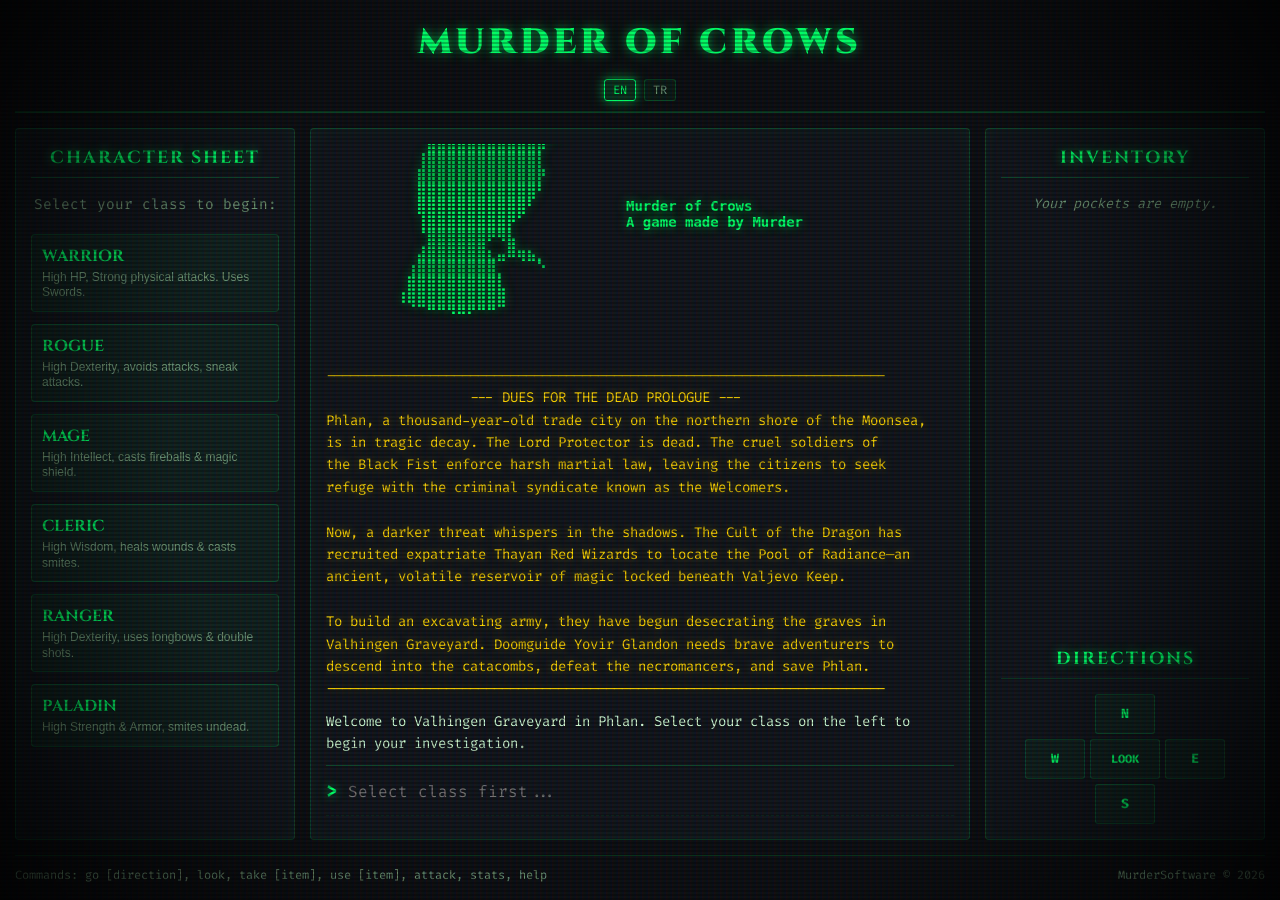
==== index.html @ 3a42c6dc "First commit goes BRRRRRRRRRR" ====
<!DOCTYPE html>
<html lang="en">
<head>
    <meta charset="UTF-8">
    <meta name="viewport" content="width=device-width, initial-scale=1.0">
    <title>Murder of Crows</title>
    <link rel="stylesheet" href="styles.css">
    <link rel="preconnect" href="https://fonts.googleapis.com">
    <link rel="preconnect" href="https://fonts.gstatic.com" crossorigin>
    <link href="https://fonts.googleapis.com/css2?family=Fira+Code:wght@400;500;700&family=Cinzel:wght@500;700;900&display=swap" rel="stylesheet">
</head>
<body>
    <div class="crt-overlay"></div>
    <div class="scanlines"></div>

    <div class="app-container">
        <!-- Header -->
        <header class="game-header">
            <h1 class="glow-title" id="game-title">MURDER OF CROWS</h1>
            <div class="lang-toggle-container">
                <button class="lang-btn active" id="lang-en" onclick="setLanguage('en')">EN</button>
                <button class="lang-btn" id="lang-tr" onclick="setLanguage('tr')">TR</button>
            </div>
            <div class="header-decor"></div>
        </header>

        <div class="game-layout">
            <!-- Left Sidebar: Character Sheet -->
            <aside class="sidebar character-sheet" id="char-sheet-panel">
                <h2 class="panel-title" data-translate="char_sheet">CHARACTER SHEET</h2>
                <div class="char-class-select" id="class-select-screen">
                    <p class="select-instruction" data-translate="select_class_instr">Select your class to begin:</p>
                    <button class="class-btn warrior-btn" onclick="selectClass('Warrior')">
                        <span class="class-title" data-translate="class_warrior_title">WARRIOR</span>
                        <span class="class-desc" data-translate="class_warrior_desc">High HP, Strong physical attacks. Uses Swords.</span>
                    </button>
                    <button class="class-btn rogue-btn" onclick="selectClass('Rogue')">
                        <span class="class-title" data-translate="class_rogue_title">ROGUE</span>
                        <span class="class-desc" data-translate="class_rogue_desc">High Dexterity, avoids attacks, sneak attacks.</span>
                    </button>
                    <button class="class-btn mage-btn" onclick="selectClass('Mage')">
                        <span class="class-title" data-translate="class_mage_title">MAGE</span>
                        <span class="class-desc" data-translate="class_mage_desc">High Intellect, casts fireballs & magic shield.</span>
                    </button>
                    <button class="class-btn cleric-btn" onclick="selectClass('Cleric')">
                        <span class="class-title" data-translate="class_cleric_title">CLERIC</span>
                        <span class="class-desc" data-translate="class_cleric_desc">High Wisdom, heals wounds & casts smites.</span>
                    </button>
                    <button class="class-btn ranger-btn" onclick="selectClass('Ranger')">
                        <span class="class-title" data-translate="class_ranger_title">RANGER</span>
                        <span class="class-desc" data-translate="class_ranger_desc">High Dexterity, uses longbows & double shots.</span>
                    </button>
                    <button class="class-btn paladin-btn" onclick="selectClass('Paladin')">
                        <span class="class-title" data-translate="class_paladin_title">PALADIN</span>
                        <span class="class-desc" data-translate="class_paladin_desc">High Strength & Armor, smites undead.</span>
                    </button>
                </div>

                <div class="char-details hidden" id="char-stats-info">
                    <div class="stat-group">
                        <span class="stat-label" data-translate="name_lbl">NAME:</span>
                        <span class="stat-value" id="stat-name">Hero</span>
                    </div>
                    <div class="stat-group">
                        <span class="stat-label" data-translate="class_lbl">CLASS:</span>
                        <span class="stat-value text-accent" id="stat-class">Warrior</span>
                    </div>
                    <div class="stat-group">
                        <span class="stat-label" data-translate="level_lbl">LEVEL:</span>
                        <span class="stat-value" id="stat-level">1</span>
                    </div>
                    <div class="stat-group">
                        <span class="stat-label" data-translate="xp_lbl">XP:</span>
                        <span class="stat-value" id="stat-xp">0 / 100</span>
                    </div>
                    
                    <div class="separator"></div>
                    
                    <div class="stat-bar-container">
                        <div class="stat-bar-label">HP: <span id="hp-text">20/20</span></div>
                        <div class="progress-bar">
                            <div class="progress-fill hp-fill" id="hp-bar" style="width: 100%"></div>
                        </div>
                    </div>

                    <div class="separator"></div>

                    <div class="stat-grid">
                        <div class="stat-box">
                            <span class="box-label">STR</span>
                            <span class="box-val" id="stat-str">15</span>
                        </div>
                        <div class="stat-box">
                            <span class="box-label">DEX</span>
                            <span class="box-val" id="stat-dex">12</span>
                        </div>
                        <div class="stat-box">
                            <span class="box-label">INT</span>
                            <span class="box-val" id="stat-int">10</span>
                        </div>
                        <div class="stat-box">
                            <span class="box-label">AC</span>
                            <span class="box-val" id="stat-ac">14</span>
                        </div>
                    </div>

                    <div class="separator"></div>
                    
                    <div class="stat-group">
                        <span class="stat-label" data-translate="gold_lbl">GOLD:</span>
                        <span class="stat-value text-gold" id="stat-gold">10 GP</span>
                    </div>
                </div>
            </aside>

            <!-- Main Area: The Console/Terminal -->
            <main class="console-container">
                <div class="console-screen" id="console-output">
                    <!-- Boot Sequence loaded dynamically in game.js -->
                </div>

                <div class="input-line-container">
                    <span class="prompt-symbol">&gt;</span>
                    <input type="text" id="console-input" autofocus autocomplete="off" disabled placeholder="Select class first...">
                </div>

                <!-- Suggestion Chips for easy interaction -->
                <div class="suggestion-chips" id="action-chips">
                    <!-- Will be populated dynamically based on context -->
                </div>
            </main>

            <!-- Right Sidebar: Inventory & Actions -->
            <aside class="sidebar inventory-panel">
                <h2 class="panel-title" data-translate="inventory_lbl">INVENTORY</h2>
                <div class="inventory-container" id="inventory-list">
                    <p class="empty-inventory-msg">Your pockets are empty.</p>
                </div>
                
                <h2 class="panel-title margin-top" data-translate="directions_lbl">DIRECTIONS</h2>
                <div class="direction-pad">
                    <button class="dir-btn" onclick="handleDirectionClick('north')">N</button>
                    <div class="dir-row">
                        <button class="dir-btn" onclick="handleDirectionClick('west')">W</button>
                        <button class="dir-btn center-btn" onclick="handleDirectionClick('look')">LOOK</button>
                        <button class="dir-btn" onclick="handleDirectionClick('east')">E</button>
                    </div>
                    <button class="dir-btn" onclick="handleDirectionClick('south')">S</button>
                </div>
            </aside>
        </div>

        <footer class="game-footer">
            <span id="footer-cmds" data-translate="footer_commands">Commands: go [direction], look, take [item], use [item], attack, stats, help</span>
            <span>MurderSoftware &copy; 2026</span>
        </footer>
    </div>

    <script src="game.js"></script>
</body>
</html>
---- styles.css ----
/* CSS Variables for Theming */
:root {
    --bg-color: #0c0f12;
    --panel-bg: rgba(20, 26, 33, 0.7);
    --panel-border: rgba(0, 255, 102, 0.2);
    --panel-border-focus: rgba(0, 255, 102, 0.6);
    --text-primary: #d1ffd6;
    --text-muted: #709a78;
    --accent-color: #00ff66;
    --accent-glow: 0 0 10px rgba(0, 255, 102, 0.5), 0 0 20px rgba(0, 255, 102, 0.2);
    --gold-color: #ffd700;
    --gold-glow: 0 0 10px rgba(255, 215, 0, 0.4);
    --danger-color: #ff3333;
    --danger-glow: 0 0 10px rgba(255, 51, 51, 0.5);
    --font-mono: 'Fira Code', 'Courier New', monospace;
    --font-header: 'Cinzel', serif;
}

* {
    box-sizing: border-box;
    margin: 0;
    padding: 0;
}

body {
    background-color: var(--bg-color);
    color: var(--text-primary);
    font-family: var(--font-mono);
    font-size: 14px;
    line-height: 1.6;
    height: 100vh;
    overflow: hidden;
    position: relative;
}

/* CRT Scanlines and Screen Effects */
.crt-overlay {
    position: absolute;
    top: 0;
    left: 0;
    width: 100%;
    height: 100%;
    background: radial-gradient(circle, rgba(18, 25, 33, 0) 60%, rgba(0, 0, 0, 0.8) 100%);
    pointer-events: none;
    z-index: 999;
}

.scanlines {
    position: absolute;
    top: 0;
    left: 0;
    width: 100%;
    height: 100%;
    background: linear-gradient(
        rgba(18, 16, 16, 0) 50%, 
        rgba(0, 0, 0, 0.25) 50%
    ), linear-gradient(
        90deg,
        rgba(255, 0, 0, 0.06),
        rgba(0, 255, 0, 0.02),
        rgba(0, 0, 255, 0.06)
    );
    background-size: 100% 4px, 6px 100%;
    pointer-events: none;
    z-index: 998;
}

/* Application Container */
.app-container {
    display: flex;
    flex-direction: column;
    height: 100vh;
    padding: 15px;
    max-width: 1400px;
    margin: 0 auto;
    gap: 15px;
}

/* Header */
.game-header {
    text-align: center;
    border-bottom: 2px solid var(--panel-border);
    padding-bottom: 10px;
}

.glow-title {
    font-family: var(--font-header);
    font-size: 2.2rem;
    font-weight: 900;
    letter-spacing: 4px;
    color: var(--accent-color);
    text-shadow: var(--accent-glow);
}

/* Layout */
.game-layout {
    display: grid;
    grid-template-columns: 280px 1fr 280px;
    flex-grow: 1;
    gap: 15px;
    min-height: 0; /* Important for flex/grid inner scroll */
}

/* Sidebar Panels */
.sidebar {
    background: var(--panel-bg);
    border: 1px solid var(--panel-border);
    border-radius: 4px;
    display: flex;
    flex-direction: column;
    padding: 15px;
    backdrop-filter: blur(4px);
    overflow-y: auto;
    box-shadow: inset 0 0 15px rgba(0, 255, 102, 0.05);
}

.panel-title {
    font-family: var(--font-header);
    font-size: 1.1rem;
    letter-spacing: 2px;
    border-bottom: 1px solid var(--panel-border);
    padding-bottom: 5px;
    margin-bottom: 15px;
    color: var(--accent-color);
    text-shadow: var(--accent-glow);
    text-align: center;
}

.margin-top {
    margin-top: 20px;
}

/* Character Selection Panel */
.char-class-select {
    display: flex;
    flex-direction: column;
    gap: 12px;
}

.select-instruction {
    font-size: 0.9rem;
    color: var(--text-muted);
    text-align: center;
    margin-bottom: 5px;
}

.class-btn {
    background: rgba(0, 255, 102, 0.05);
    border: 1px solid var(--panel-border);
    color: var(--text-primary);
    padding: 10px;
    border-radius: 4px;
    cursor: pointer;
    text-align: left;
    transition: all 0.2s ease-in-out;
}

.class-btn:hover {
    background: rgba(0, 255, 102, 0.15);
    border-color: var(--accent-color);
    box-shadow: var(--accent-glow);
}

.class-title {
    display: block;
    font-family: var(--font-header);
    font-weight: bold;
    font-size: 1rem;
    margin-bottom: 3px;
    color: var(--accent-color);
}

.class-desc {
    display: block;
    font-size: 0.75rem;
    color: var(--text-muted);
    line-height: 1.3;
}

/* Character Sheet details */
.char-details {
    display: flex;
    flex-direction: column;
    gap: 10px;
}

.stat-group {
    display: flex;
    justify-content: space-between;
    font-size: 0.9rem;
}

.stat-label {
    color: var(--text-muted);
}

.stat-value {
    font-weight: bold;
}

.text-accent {
    color: var(--accent-color);
}

.text-gold {
    color: var(--gold-color);
    text-shadow: var(--gold-glow);
}

.separator {
    height: 1px;
    background: var(--panel-border);
    margin: 8px 0;
}

/* HP Progress Bar */
.stat-bar-container {
    margin: 5px 0;
}

.stat-bar-label {
    font-size: 0.85rem;
    margin-bottom: 4px;
    display: flex;
    justify-content: space-between;
}

.progress-bar {
    width: 100%;
    height: 10px;
    background: rgba(255, 255, 255, 0.05);
    border: 1px solid var(--panel-border);
    border-radius: 3px;
    overflow: hidden;
}

.progress-fill {
    height: 100%;
    width: 0%;
    transition: width 0.3s ease;
}

.hp-fill {
    background: var(--danger-color);
    box-shadow: var(--danger-glow);
}

/* Stat Matrix */
.stat-grid {
    display: grid;
    grid-template-columns: repeat(2, 1fr);
    gap: 8px;
}

.stat-box {
    background: rgba(0, 0, 0, 0.3);
    border: 1px solid var(--panel-border);
    padding: 8px;
    border-radius: 3px;
    text-align: center;
}

.box-label {
    display: block;
    font-size: 0.75rem;
    color: var(--text-muted);
}

.box-val {
    display: block;
    font-size: 1.1rem;
    font-weight: bold;
    color: var(--accent-color);
}

/* Inventory List */
.inventory-container {
    display: flex;
    flex-direction: column;
    gap: 8px;
    flex-grow: 1;
    overflow-y: auto;
}

.empty-inventory-msg {
    color: var(--text-muted);
    font-style: italic;
    text-align: center;
    font-size: 0.85rem;
}

.inventory-item {
    background: rgba(255, 255, 255, 0.02);
    border: 1px dashed var(--panel-border);
    padding: 6px 10px;
    border-radius: 3px;
    font-size: 0.85rem;
    display: flex;
    justify-content: space-between;
    align-items: center;
}

.inventory-item.quest {
    border-color: var(--gold-color);
    color: var(--gold-color);
}

.inventory-item button {
    background: rgba(0, 255, 102, 0.1);
    border: 1px solid var(--panel-border);
    color: var(--accent-color);
    font-family: var(--font-mono);
    font-size: 0.75rem;
    padding: 2px 6px;
    cursor: pointer;
    border-radius: 2px;
}

.inventory-item button:hover {
    background: var(--accent-color);
    color: var(--bg-color);
}

/* Direction Pad */
.direction-pad {
    display: flex;
    flex-direction: column;
    align-items: center;
    gap: 5px;
}

.dir-row {
    display: flex;
    gap: 5px;
}

.dir-btn {
    width: 60px;
    height: 40px;
    background: rgba(0, 255, 102, 0.05);
    border: 1px solid var(--panel-border);
    color: var(--accent-color);
    font-family: var(--font-mono);
    font-weight: bold;
    cursor: pointer;
    border-radius: 3px;
    transition: all 0.1s ease;
}

.dir-btn:hover {
    background: var(--accent-color);
    color: var(--bg-color);
    box-shadow: var(--accent-glow);
}

.center-btn {
    width: 70px;
    font-size: 0.75rem;
}

/* Console Container */
.console-container {
    background: var(--panel-bg);
    border: 1px solid var(--panel-border);
    border-radius: 4px;
    display: flex;
    flex-direction: column;
    padding: 15px;
    overflow: hidden;
    box-shadow: inset 0 0 20px rgba(0, 255, 102, 0.05);
}

.console-screen {
    flex-grow: 1;
    overflow-y: auto;
    padding-right: 5px;
    display: flex;
    flex-direction: column;
    gap: 10px;
}

/* Custom Scrollbar for scrollable panels */
.console-screen::-webkit-scrollbar,
.sidebar::-webkit-scrollbar {
    width: 6px;
}

.console-screen::-webkit-scrollbar-thumb,
.sidebar::-webkit-scrollbar-thumb {
    background: var(--panel-border);
    border-radius: 3px;
}

.console-screen::-webkit-scrollbar-thumb:hover,
.sidebar::-webkit-scrollbar-thumb:hover {
    background: var(--accent-color);
}

/* Terminal Text Lines */
.console-line {
    animation: textAppear 0.1s ease-out forwards;
    white-space: pre-wrap;
    word-break: break-word;
}

.system-msg {
    color: var(--text-muted);
    font-size: 0.8rem;
}

.title-art {
    color: var(--accent-color);
    font-weight: bold;
    text-shadow: var(--accent-glow);
    line-height: 1.1;
    margin: 10px 0;
}

.combat-log {
    border-left: 2px solid var(--danger-color);
    padding-left: 8px;
    color: #ff8888;
}

.combat-victory {
    border-left: 2px solid var(--gold-color);
    padding-left: 8px;
    color: var(--gold-color);
}

.room-title {
    font-family: var(--font-header);
    color: var(--accent-color);
    font-size: 1.2rem;
    font-weight: bold;
    margin-top: 15px;
    border-bottom: 1px dotted var(--panel-border);
    padding-bottom: 3px;
}

.user-command {
    color: var(--gold-color);
    font-weight: bold;
    margin-top: 8px;
}

/* Command Prompt Input */
.input-line-container {
    display: flex;
    align-items: center;
    border-top: 1px solid var(--panel-border);
    padding-top: 10px;
    margin-top: 10px;
}

.prompt-symbol {
    color: var(--accent-color);
    font-weight: bold;
    font-size: 1.2rem;
    margin-right: 10px;
    text-shadow: var(--accent-glow);
}

#console-input {
    flex-grow: 1;
    background: transparent;
    border: none;
    outline: none;
    color: var(--text-primary);
    font-family: var(--font-mono);
    font-size: 1rem;
    width: 100%;
}

#console-input:disabled {
    color: var(--text-muted);
    cursor: not-allowed;
}

/* Suggestion Chips */
.suggestion-chips {
    display: flex;
    flex-wrap: wrap;
    gap: 8px;
    margin-top: 8px;
    padding-top: 8px;
    border-top: 1px dashed rgba(0, 255, 102, 0.1);
}

.chip {
    background: rgba(0, 255, 102, 0.05);
    border: 1px solid var(--panel-border);
    color: var(--accent-color);
    padding: 3px 8px;
    border-radius: 12px;
    font-size: 0.75rem;
    cursor: pointer;
    transition: all 0.15s ease;
}

.chip:hover {
    background: rgba(0, 255, 102, 0.2);
    border-color: var(--accent-color);
    box-shadow: var(--accent-glow);
}

/* Footer styling */
.game-footer {
    display: flex;
    justify-content: space-between;
    border-top: 1px solid var(--panel-border);
    padding-top: 10px;
    font-size: 0.75rem;
    color: var(--text-muted);
}

/* Helpers */
.hidden {
    display: none !important;
}

/* Language Toggle Buttons styling */
.lang-toggle-container {
    display: flex;
    justify-content: center;
    gap: 8px;
    margin-top: 8px;
}

.lang-btn {
    background: rgba(0, 255, 102, 0.05);
    border: 1px solid var(--panel-border);
    color: var(--text-muted);
    font-family: var(--font-mono);
    font-size: 0.75rem;
    padding: 2px 8px;
    cursor: pointer;
    border-radius: 3px;
    transition: all 0.15s ease;
}

.lang-btn.active, .lang-btn:hover {
    color: var(--accent-color);
    border-color: var(--accent-color);
    box-shadow: var(--accent-glow);
    background: rgba(0, 255, 102, 0.15);
}

/* Typing / Appearance Keyframes */
@keyframes textAppear {
    from {
        opacity: 0;
        transform: translateY(2px);
    }
    to {
        opacity: 1;
        transform: translateY(0);
    }
}
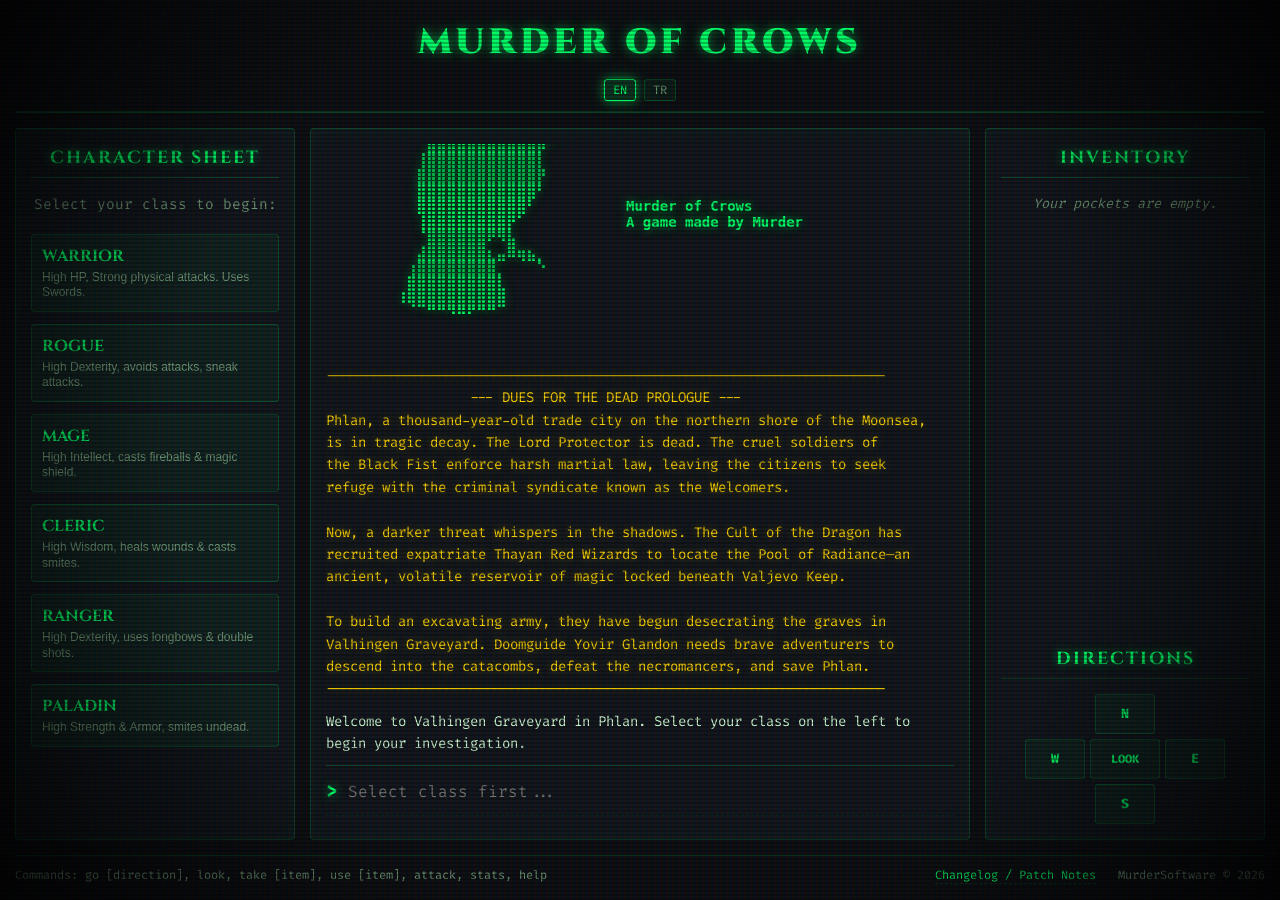
==== commit e9984e27: "I miss the old kanye" ====
--- a/index.html
+++ b/index.html
@@ -1,161 +1,194 @@
-<!DOCTYPE html>
-<html lang="en">
-<head>
-    <meta charset="UTF-8">
-    <meta name="viewport" content="width=device-width, initial-scale=1.0">
-    <title>Murder of Crows</title>
-    <link rel="stylesheet" href="styles.css">
-    <link rel="preconnect" href="https://fonts.googleapis.com">
-    <link rel="preconnect" href="https://fonts.gstatic.com" crossorigin>
-    <link href="https://fonts.googleapis.com/css2?family=Fira+Code:wght@400;500;700&family=Cinzel:wght@500;700;900&display=swap" rel="stylesheet">
-</head>
-<body>
-    <div class="crt-overlay"></div>
-    <div class="scanlines"></div>
-
-    <div class="app-container">
-        <!-- Header -->
-        <header class="game-header">
-            <h1 class="glow-title" id="game-title">MURDER OF CROWS</h1>
-            <div class="lang-toggle-container">
-                <button class="lang-btn active" id="lang-en" onclick="setLanguage('en')">EN</button>
-                <button class="lang-btn" id="lang-tr" onclick="setLanguage('tr')">TR</button>
-            </div>
-            <div class="header-decor"></div>
-        </header>
-
-        <div class="game-layout">
-            <!-- Left Sidebar: Character Sheet -->
-            <aside class="sidebar character-sheet" id="char-sheet-panel">
-                <h2 class="panel-title" data-translate="char_sheet">CHARACTER SHEET</h2>
-                <div class="char-class-select" id="class-select-screen">
-                    <p class="select-instruction" data-translate="select_class_instr">Select your class to begin:</p>
-                    <button class="class-btn warrior-btn" onclick="selectClass('Warrior')">
-                        <span class="class-title" data-translate="class_warrior_title">WARRIOR</span>
-                        <span class="class-desc" data-translate="class_warrior_desc">High HP, Strong physical attacks. Uses Swords.</span>
-                    </button>
-                    <button class="class-btn rogue-btn" onclick="selectClass('Rogue')">
-                        <span class="class-title" data-translate="class_rogue_title">ROGUE</span>
-                        <span class="class-desc" data-translate="class_rogue_desc">High Dexterity, avoids attacks, sneak attacks.</span>
-                    </button>
-                    <button class="class-btn mage-btn" onclick="selectClass('Mage')">
-                        <span class="class-title" data-translate="class_mage_title">MAGE</span>
-                        <span class="class-desc" data-translate="class_mage_desc">High Intellect, casts fireballs & magic shield.</span>
-                    </button>
-                    <button class="class-btn cleric-btn" onclick="selectClass('Cleric')">
-                        <span class="class-title" data-translate="class_cleric_title">CLERIC</span>
-                        <span class="class-desc" data-translate="class_cleric_desc">High Wisdom, heals wounds & casts smites.</span>
-                    </button>
-                    <button class="class-btn ranger-btn" onclick="selectClass('Ranger')">
-                        <span class="class-title" data-translate="class_ranger_title">RANGER</span>
-                        <span class="class-desc" data-translate="class_ranger_desc">High Dexterity, uses longbows & double shots.</span>
-                    </button>
-                    <button class="class-btn paladin-btn" onclick="selectClass('Paladin')">
-                        <span class="class-title" data-translate="class_paladin_title">PALADIN</span>
-                        <span class="class-desc" data-translate="class_paladin_desc">High Strength & Armor, smites undead.</span>
-                    </button>
-                </div>
-
-                <div class="char-details hidden" id="char-stats-info">
-                    <div class="stat-group">
-                        <span class="stat-label" data-translate="name_lbl">NAME:</span>
-                        <span class="stat-value" id="stat-name">Hero</span>
-                    </div>
-                    <div class="stat-group">
-                        <span class="stat-label" data-translate="class_lbl">CLASS:</span>
-                        <span class="stat-value text-accent" id="stat-class">Warrior</span>
-                    </div>
-                    <div class="stat-group">
-                        <span class="stat-label" data-translate="level_lbl">LEVEL:</span>
-                        <span class="stat-value" id="stat-level">1</span>
-                    </div>
-                    <div class="stat-group">
-                        <span class="stat-label" data-translate="xp_lbl">XP:</span>
-                        <span class="stat-value" id="stat-xp">0 / 100</span>
-                    </div>
-                    
-                    <div class="separator"></div>
-                    
-                    <div class="stat-bar-container">
-                        <div class="stat-bar-label">HP: <span id="hp-text">20/20</span></div>
-                        <div class="progress-bar">
-                            <div class="progress-fill hp-fill" id="hp-bar" style="width: 100%"></div>
-                        </div>
-                    </div>
-
-                    <div class="separator"></div>
-
-                    <div class="stat-grid">
-                        <div class="stat-box">
-                            <span class="box-label">STR</span>
-                            <span class="box-val" id="stat-str">15</span>
-                        </div>
-                        <div class="stat-box">
-                            <span class="box-label">DEX</span>
-                            <span class="box-val" id="stat-dex">12</span>
-                        </div>
-                        <div class="stat-box">
-                            <span class="box-label">INT</span>
-                            <span class="box-val" id="stat-int">10</span>
-                        </div>
-                        <div class="stat-box">
-                            <span class="box-label">AC</span>
-                            <span class="box-val" id="stat-ac">14</span>
-                        </div>
-                    </div>
-
-                    <div class="separator"></div>
-                    
-                    <div class="stat-group">
-                        <span class="stat-label" data-translate="gold_lbl">GOLD:</span>
-                        <span class="stat-value text-gold" id="stat-gold">10 GP</span>
-                    </div>
-                </div>
-            </aside>
-
-            <!-- Main Area: The Console/Terminal -->
-            <main class="console-container">
-                <div class="console-screen" id="console-output">
-                    <!-- Boot Sequence loaded dynamically in game.js -->
-                </div>
-
-                <div class="input-line-container">
-                    <span class="prompt-symbol">&gt;</span>
-                    <input type="text" id="console-input" autofocus autocomplete="off" disabled placeholder="Select class first...">
-                </div>
-
-                <!-- Suggestion Chips for easy interaction -->
-                <div class="suggestion-chips" id="action-chips">
-                    <!-- Will be populated dynamically based on context -->
-                </div>
-            </main>
-
-            <!-- Right Sidebar: Inventory & Actions -->
-            <aside class="sidebar inventory-panel">
-                <h2 class="panel-title" data-translate="inventory_lbl">INVENTORY</h2>
-                <div class="inventory-container" id="inventory-list">
-                    <p class="empty-inventory-msg">Your pockets are empty.</p>
-                </div>
-                
-                <h2 class="panel-title margin-top" data-translate="directions_lbl">DIRECTIONS</h2>
-                <div class="direction-pad">
-                    <button class="dir-btn" onclick="handleDirectionClick('north')">N</button>
-                    <div class="dir-row">
-                        <button class="dir-btn" onclick="handleDirectionClick('west')">W</button>
-                        <button class="dir-btn center-btn" onclick="handleDirectionClick('look')">LOOK</button>
-                        <button class="dir-btn" onclick="handleDirectionClick('east')">E</button>
-                    </div>
-                    <button class="dir-btn" onclick="handleDirectionClick('south')">S</button>
-                </div>
-            </aside>
-        </div>
-
-        <footer class="game-footer">
-            <span id="footer-cmds" data-translate="footer_commands">Commands: go [direction], look, take [item], use [item], attack, stats, help</span>
-            <span>MurderSoftware &copy; 2026</span>
-        </footer>
-    </div>
-
-    <script src="game.js"></script>
-</body>
-</html>
+<!DOCTYPE html>
+<html lang="en">
+<head>
+    <meta charset="UTF-8">
+    <meta name="viewport" content="width=device-width, initial-scale=1.0">
+    <title>Murder of Crows</title>
+    <link rel="stylesheet" href="styles.css">
+    <link rel="preconnect" href="https://fonts.googleapis.com">
+    <link rel="preconnect" href="https://fonts.gstatic.com" crossorigin>
+    <link href="https://fonts.googleapis.com/css2?family=Fira+Code:wght@400;500;700&family=Cinzel:wght@500;700;900&display=swap" rel="stylesheet">
+</head>
+<body>
+    <div class="crt-overlay"></div>
+    <div class="scanlines"></div>
+
+    <div class="app-container">
+        <!-- Header -->
+        <header class="game-header">
+            <h1 class="glow-title" id="game-title">MURDER OF CROWS</h1>
+            <div class="lang-toggle-container">
+                <button class="lang-btn active" id="lang-en" onclick="setLanguage('en')">EN</button>
+                <button class="lang-btn" id="lang-tr" onclick="setLanguage('tr')">TR</button>
+            </div>
+            <div class="header-decor"></div>
+        </header>
+
+        <div class="game-layout">
+            <!-- Left Sidebar: Character Sheet -->
+            <aside class="sidebar character-sheet" id="char-sheet-panel">
+                <h2 class="panel-title" data-translate="char_sheet">CHARACTER SHEET</h2>
+                <div class="char-class-select" id="class-select-screen">
+                    <p class="select-instruction" data-translate="select_class_instr">Select your class to begin:</p>
+                    <button class="class-btn warrior-btn" onclick="selectClass('Warrior')">
+                        <span class="class-title" data-translate="class_warrior_title">WARRIOR</span>
+                        <span class="class-desc" data-translate="class_warrior_desc">High HP, Strong physical attacks. Uses Swords.</span>
+                    </button>
+                    <button class="class-btn rogue-btn" onclick="selectClass('Rogue')">
+                        <span class="class-title" data-translate="class_rogue_title">ROGUE</span>
+                        <span class="class-desc" data-translate="class_rogue_desc">High Dexterity, avoids attacks, sneak attacks.</span>
+                    </button>
+                    <button class="class-btn mage-btn" onclick="selectClass('Mage')">
+                        <span class="class-title" data-translate="class_mage_title">MAGE</span>
+                        <span class="class-desc" data-translate="class_mage_desc">High Intellect, casts fireballs & magic shield.</span>
+                    </button>
+                    <button class="class-btn cleric-btn" onclick="selectClass('Cleric')">
+                        <span class="class-title" data-translate="class_cleric_title">CLERIC</span>
+                        <span class="class-desc" data-translate="class_cleric_desc">High Wisdom, heals wounds & casts smites.</span>
+                    </button>
+                    <button class="class-btn ranger-btn" onclick="selectClass('Ranger')">
+                        <span class="class-title" data-translate="class_ranger_title">RANGER</span>
+                        <span class="class-desc" data-translate="class_ranger_desc">High Dexterity, uses longbows & double shots.</span>
+                    </button>
+                    <button class="class-btn paladin-btn" onclick="selectClass('Paladin')">
+                        <span class="class-title" data-translate="class_paladin_title">PALADIN</span>
+                        <span class="class-desc" data-translate="class_paladin_desc">High Strength & Armor, smites undead.</span>
+                    </button>
+                </div>
+
+                <div class="char-details hidden" id="char-stats-info">
+                    <div class="stat-group">
+                        <span class="stat-label" data-translate="name_lbl">NAME:</span>
+                        <span class="stat-value" id="stat-name">Hero</span>
+                    </div>
+                    <div class="stat-group">
+                        <span class="stat-label" data-translate="class_lbl">CLASS:</span>
+                        <span class="stat-value text-accent" id="stat-class">Warrior</span>
+                    </div>
+                    <div class="stat-group">
+                        <span class="stat-label" data-translate="level_lbl">LEVEL:</span>
+                        <span class="stat-value" id="stat-level">1</span>
+                    </div>
+                    <div class="stat-group">
+                        <span class="stat-label" data-translate="xp_lbl">XP:</span>
+                        <span class="stat-value" id="stat-xp">0 / 100</span>
+                    </div>
+                    
+                    <div class="separator"></div>
+                    
+                    <div class="stat-bar-container">
+                        <div class="stat-bar-label">HP: <span id="hp-text">20/20</span></div>
+                        <div class="progress-bar">
+                            <div class="progress-fill hp-fill" id="hp-bar" style="width: 100%"></div>
+                        </div>
+                    </div>
+
+                    <div class="separator"></div>
+
+                    <div class="stat-grid">
+                        <div class="stat-box">
+                            <span class="box-label">STR</span>
+                            <span class="box-val" id="stat-str">15</span>
+                        </div>
+                        <div class="stat-box">
+                            <span class="box-label">DEX</span>
+                            <span class="box-val" id="stat-dex">12</span>
+                        </div>
+                        <div class="stat-box">
+                            <span class="box-label">INT</span>
+                            <span class="box-val" id="stat-int">10</span>
+                        </div>
+                        <div class="stat-box">
+                            <span class="box-label">AC</span>
+                            <span class="box-val" id="stat-ac">14</span>
+                        </div>
+                    </div>
+
+                    <div class="separator"></div>
+
+                    <h3 class="panel-sub-title" data-translate="equipped_lbl">EQUIPPED</h3>
+                    <div class="stat-group">
+                        <span class="stat-label" data-translate="wear_weapon">WEAPON:</span>
+                        <span class="stat-value text-accent" id="wear-weapon">Fists</span>
+                    </div>
+                    <div class="stat-group">
+                        <span class="stat-label" data-translate="wear_armor">ARMOR:</span>
+                        <span class="stat-value" id="wear-armor">Leather Armor</span>
+                    </div>
+                    <div class="stat-group">
+                        <span class="stat-label" data-translate="wear_gear">GEAR:</span>
+                        <span class="stat-value" id="wear-gear">None</span>
+                    </div>
+                    <div class="stat-group">
+                        <span class="stat-label" data-translate="wear_allies">ALLIES:</span>
+                        <span class="stat-value text-gold" id="wear-allies">None</span>
+                    </div>
+
+                    <div class="separator"></div>
+                    
+                    <div class="stat-group">
+                        <span class="stat-label" data-translate="gold_lbl">GOLD:</span>
+                        <span class="stat-value text-gold" id="stat-gold">10 GP</span>
+                    </div>
+                </div>
+            </aside>
+
+            <!-- Main Area: The Console/Terminal -->
+            <main class="console-container">
+                <div class="console-screen" id="console-output">
+                    <!-- Boot Sequence loaded dynamically in game.js -->
+                </div>
+
+                <div class="input-line-container">
+                    <span class="prompt-symbol">&gt;</span>
+                    <input type="text" id="console-input" autofocus autocomplete="off" disabled placeholder="Select class first...">
+                </div>
+
+                <!-- Suggestion Chips for easy interaction -->
+                <div class="suggestion-chips" id="action-chips">
+                    <!-- Will be populated dynamically based on context -->
+                </div>
+            </main>
+
+            <!-- Right Sidebar: Inventory & Actions -->
+            <aside class="sidebar inventory-panel">
+                <h2 class="panel-title" data-translate="inventory_lbl">INVENTORY</h2>
+                <div class="inventory-container" id="inventory-list">
+                    <p class="empty-inventory-msg">Your pockets are empty.</p>
+                </div>
+                
+                <h2 class="panel-title margin-top" data-translate="directions_lbl">DIRECTIONS</h2>
+                <div class="direction-pad">
+                    <button class="dir-btn" onclick="handleDirectionClick('north')">N</button>
+                    <div class="dir-row">
+                        <button class="dir-btn" onclick="handleDirectionClick('west')">W</button>
+                        <button class="dir-btn center-btn" onclick="handleDirectionClick('look')">LOOK</button>
+                        <button class="dir-btn" onclick="handleDirectionClick('east')">E</button>
+                    </div>
+                    <button class="dir-btn" onclick="handleDirectionClick('south')">S</button>
+                </div>
+            </aside>
+        </div>
+
+        <footer class="game-footer">
+            <span id="footer-cmds" data-translate="footer_commands">Commands: go [direction], look, take [item], use [item], attack, stats, help</span>
+            <div>
+                <a href="changelog.html" data-translate="changelog_link" class="changelog-footer-link">Changelog / Patch Notes</a>
+                <span>MurderSoftware &copy; 2026</span>
+            </div>
+        </footer>
+    </div>
+
+    <script src="utils.js"></script>
+    <script src="art.js"></script>
+    <script src="translations.js"></script>
+    <script src="classes.js"></script>
+    <script src="state.js"></script>
+    <script src="dungeon.js"></script>
+    <script src="ui.js"></script>
+    <script src="combat.js"></script>
+    <script src="savestate.js"></script>
+    <script src="actions.js"></script>
+    <script src="game.js"></script>
+</body>
+</html>
--- a/styles.css
+++ b/styles.css
@@ -1,559 +1,587 @@
-/* CSS Variables for Theming */
-:root {
-    --bg-color: #0c0f12;
-    --panel-bg: rgba(20, 26, 33, 0.7);
-    --panel-border: rgba(0, 255, 102, 0.2);
-    --panel-border-focus: rgba(0, 255, 102, 0.6);
-    --text-primary: #d1ffd6;
-    --text-muted: #709a78;
-    --accent-color: #00ff66;
-    --accent-glow: 0 0 10px rgba(0, 255, 102, 0.5), 0 0 20px rgba(0, 255, 102, 0.2);
-    --gold-color: #ffd700;
-    --gold-glow: 0 0 10px rgba(255, 215, 0, 0.4);
-    --danger-color: #ff3333;
-    --danger-glow: 0 0 10px rgba(255, 51, 51, 0.5);
-    --font-mono: 'Fira Code', 'Courier New', monospace;
-    --font-header: 'Cinzel', serif;
-}
-
-* {
-    box-sizing: border-box;
-    margin: 0;
-    padding: 0;
-}
-
-body {
-    background-color: var(--bg-color);
-    color: var(--text-primary);
-    font-family: var(--font-mono);
-    font-size: 14px;
-    line-height: 1.6;
-    height: 100vh;
-    overflow: hidden;
-    position: relative;
-}
-
-/* CRT Scanlines and Screen Effects */
-.crt-overlay {
-    position: absolute;
-    top: 0;
-    left: 0;
-    width: 100%;
-    height: 100%;
-    background: radial-gradient(circle, rgba(18, 25, 33, 0) 60%, rgba(0, 0, 0, 0.8) 100%);
-    pointer-events: none;
-    z-index: 999;
-}
-
-.scanlines {
-    position: absolute;
-    top: 0;
-    left: 0;
-    width: 100%;
-    height: 100%;
-    background: linear-gradient(
-        rgba(18, 16, 16, 0) 50%, 
-        rgba(0, 0, 0, 0.25) 50%
-    ), linear-gradient(
-        90deg,
-        rgba(255, 0, 0, 0.06),
-        rgba(0, 255, 0, 0.02),
-        rgba(0, 0, 255, 0.06)
-    );
-    background-size: 100% 4px, 6px 100%;
-    pointer-events: none;
-    z-index: 998;
-}
-
-/* Application Container */
-.app-container {
-    display: flex;
-    flex-direction: column;
-    height: 100vh;
-    padding: 15px;
-    max-width: 1400px;
-    margin: 0 auto;
-    gap: 15px;
-}
-
-/* Header */
-.game-header {
-    text-align: center;
-    border-bottom: 2px solid var(--panel-border);
-    padding-bottom: 10px;
-}
-
-.glow-title {
-    font-family: var(--font-header);
-    font-size: 2.2rem;
-    font-weight: 900;
-    letter-spacing: 4px;
-    color: var(--accent-color);
-    text-shadow: var(--accent-glow);
-}
-
-/* Layout */
-.game-layout {
-    display: grid;
-    grid-template-columns: 280px 1fr 280px;
-    flex-grow: 1;
-    gap: 15px;
-    min-height: 0; /* Important for flex/grid inner scroll */
-}
-
-/* Sidebar Panels */
-.sidebar {
-    background: var(--panel-bg);
-    border: 1px solid var(--panel-border);
-    border-radius: 4px;
-    display: flex;
-    flex-direction: column;
-    padding: 15px;
-    backdrop-filter: blur(4px);
-    overflow-y: auto;
-    box-shadow: inset 0 0 15px rgba(0, 255, 102, 0.05);
-}
-
-.panel-title {
-    font-family: var(--font-header);
-    font-size: 1.1rem;
-    letter-spacing: 2px;
-    border-bottom: 1px solid var(--panel-border);
-    padding-bottom: 5px;
-    margin-bottom: 15px;
-    color: var(--accent-color);
-    text-shadow: var(--accent-glow);
-    text-align: center;
-}
-
-.margin-top {
-    margin-top: 20px;
-}
-
-/* Character Selection Panel */
-.char-class-select {
-    display: flex;
-    flex-direction: column;
-    gap: 12px;
-}
-
-.select-instruction {
-    font-size: 0.9rem;
-    color: var(--text-muted);
-    text-align: center;
-    margin-bottom: 5px;
-}
-
-.class-btn {
-    background: rgba(0, 255, 102, 0.05);
-    border: 1px solid var(--panel-border);
-    color: var(--text-primary);
-    padding: 10px;
-    border-radius: 4px;
-    cursor: pointer;
-    text-align: left;
-    transition: all 0.2s ease-in-out;
-}
-
-.class-btn:hover {
-    background: rgba(0, 255, 102, 0.15);
-    border-color: var(--accent-color);
-    box-shadow: var(--accent-glow);
-}
-
-.class-title {
-    display: block;
-    font-family: var(--font-header);
-    font-weight: bold;
-    font-size: 1rem;
-    margin-bottom: 3px;
-    color: var(--accent-color);
-}
-
-.class-desc {
-    display: block;
-    font-size: 0.75rem;
-    color: var(--text-muted);
-    line-height: 1.3;
-}
-
-/* Character Sheet details */
-.char-details {
-    display: flex;
-    flex-direction: column;
-    gap: 10px;
-}
-
-.stat-group {
-    display: flex;
-    justify-content: space-between;
-    font-size: 0.9rem;
-}
-
-.stat-label {
-    color: var(--text-muted);
-}
-
-.stat-value {
-    font-weight: bold;
-}
-
-.text-accent {
-    color: var(--accent-color);
-}
-
-.text-gold {
-    color: var(--gold-color);
-    text-shadow: var(--gold-glow);
-}
-
-.separator {
-    height: 1px;
-    background: var(--panel-border);
-    margin: 8px 0;
-}
-
-/* HP Progress Bar */
-.stat-bar-container {
-    margin: 5px 0;
-}
-
-.stat-bar-label {
-    font-size: 0.85rem;
-    margin-bottom: 4px;
-    display: flex;
-    justify-content: space-between;
-}
-
-.progress-bar {
-    width: 100%;
-    height: 10px;
-    background: rgba(255, 255, 255, 0.05);
-    border: 1px solid var(--panel-border);
-    border-radius: 3px;
-    overflow: hidden;
-}
-
-.progress-fill {
-    height: 100%;
-    width: 0%;
-    transition: width 0.3s ease;
-}
-
-.hp-fill {
-    background: var(--danger-color);
-    box-shadow: var(--danger-glow);
-}
-
-/* Stat Matrix */
-.stat-grid {
-    display: grid;
-    grid-template-columns: repeat(2, 1fr);
-    gap: 8px;
-}
-
-.stat-box {
-    background: rgba(0, 0, 0, 0.3);
-    border: 1px solid var(--panel-border);
-    padding: 8px;
-    border-radius: 3px;
-    text-align: center;
-}
-
-.box-label {
-    display: block;
-    font-size: 0.75rem;
-    color: var(--text-muted);
-}
-
-.box-val {
-    display: block;
-    font-size: 1.1rem;
-    font-weight: bold;
-    color: var(--accent-color);
-}
-
-/* Inventory List */
-.inventory-container {
-    display: flex;
-    flex-direction: column;
-    gap: 8px;
-    flex-grow: 1;
-    overflow-y: auto;
-}
-
-.empty-inventory-msg {
-    color: var(--text-muted);
-    font-style: italic;
-    text-align: center;
-    font-size: 0.85rem;
-}
-
-.inventory-item {
-    background: rgba(255, 255, 255, 0.02);
-    border: 1px dashed var(--panel-border);
-    padding: 6px 10px;
-    border-radius: 3px;
-    font-size: 0.85rem;
-    display: flex;
-    justify-content: space-between;
-    align-items: center;
-}
-
-.inventory-item.quest {
-    border-color: var(--gold-color);
-    color: var(--gold-color);
-}
-
-.inventory-item button {
-    background: rgba(0, 255, 102, 0.1);
-    border: 1px solid var(--panel-border);
-    color: var(--accent-color);
-    font-family: var(--font-mono);
-    font-size: 0.75rem;
-    padding: 2px 6px;
-    cursor: pointer;
-    border-radius: 2px;
-}
-
-.inventory-item button:hover {
-    background: var(--accent-color);
-    color: var(--bg-color);
-}
-
-/* Direction Pad */
-.direction-pad {
-    display: flex;
-    flex-direction: column;
-    align-items: center;
-    gap: 5px;
-}
-
-.dir-row {
-    display: flex;
-    gap: 5px;
-}
-
-.dir-btn {
-    width: 60px;
-    height: 40px;
-    background: rgba(0, 255, 102, 0.05);
-    border: 1px solid var(--panel-border);
-    color: var(--accent-color);
-    font-family: var(--font-mono);
-    font-weight: bold;
-    cursor: pointer;
-    border-radius: 3px;
-    transition: all 0.1s ease;
-}
-
-.dir-btn:hover {
-    background: var(--accent-color);
-    color: var(--bg-color);
-    box-shadow: var(--accent-glow);
-}
-
-.center-btn {
-    width: 70px;
-    font-size: 0.75rem;
-}
-
-/* Console Container */
-.console-container {
-    background: var(--panel-bg);
-    border: 1px solid var(--panel-border);
-    border-radius: 4px;
-    display: flex;
-    flex-direction: column;
-    padding: 15px;
-    overflow: hidden;
-    box-shadow: inset 0 0 20px rgba(0, 255, 102, 0.05);
-}
-
-.console-screen {
-    flex-grow: 1;
-    overflow-y: auto;
-    padding-right: 5px;
-    display: flex;
-    flex-direction: column;
-    gap: 10px;
-}
-
-/* Custom Scrollbar for scrollable panels */
-.console-screen::-webkit-scrollbar,
-.sidebar::-webkit-scrollbar {
-    width: 6px;
-}
-
-.console-screen::-webkit-scrollbar-thumb,
-.sidebar::-webkit-scrollbar-thumb {
-    background: var(--panel-border);
-    border-radius: 3px;
-}
-
-.console-screen::-webkit-scrollbar-thumb:hover,
-.sidebar::-webkit-scrollbar-thumb:hover {
-    background: var(--accent-color);
-}
-
-/* Terminal Text Lines */
-.console-line {
-    animation: textAppear 0.1s ease-out forwards;
-    white-space: pre-wrap;
-    word-break: break-word;
-}
-
-.system-msg {
-    color: var(--text-muted);
-    font-size: 0.8rem;
-}
-
-.title-art {
-    color: var(--accent-color);
-    font-weight: bold;
-    text-shadow: var(--accent-glow);
-    line-height: 1.1;
-    margin: 10px 0;
-}
-
-.combat-log {
-    border-left: 2px solid var(--danger-color);
-    padding-left: 8px;
-    color: #ff8888;
-}
-
-.combat-victory {
-    border-left: 2px solid var(--gold-color);
-    padding-left: 8px;
-    color: var(--gold-color);
-}
-
-.room-title {
-    font-family: var(--font-header);
-    color: var(--accent-color);
-    font-size: 1.2rem;
-    font-weight: bold;
-    margin-top: 15px;
-    border-bottom: 1px dotted var(--panel-border);
-    padding-bottom: 3px;
-}
-
-.user-command {
-    color: var(--gold-color);
-    font-weight: bold;
-    margin-top: 8px;
-}
-
-/* Command Prompt Input */
-.input-line-container {
-    display: flex;
-    align-items: center;
-    border-top: 1px solid var(--panel-border);
-    padding-top: 10px;
-    margin-top: 10px;
-}
-
-.prompt-symbol {
-    color: var(--accent-color);
-    font-weight: bold;
-    font-size: 1.2rem;
-    margin-right: 10px;
-    text-shadow: var(--accent-glow);
-}
-
-#console-input {
-    flex-grow: 1;
-    background: transparent;
-    border: none;
-    outline: none;
-    color: var(--text-primary);
-    font-family: var(--font-mono);
-    font-size: 1rem;
-    width: 100%;
-}
-
-#console-input:disabled {
-    color: var(--text-muted);
-    cursor: not-allowed;
-}
-
-/* Suggestion Chips */
-.suggestion-chips {
-    display: flex;
-    flex-wrap: wrap;
-    gap: 8px;
-    margin-top: 8px;
-    padding-top: 8px;
-    border-top: 1px dashed rgba(0, 255, 102, 0.1);
-}
-
-.chip {
-    background: rgba(0, 255, 102, 0.05);
-    border: 1px solid var(--panel-border);
-    color: var(--accent-color);
-    padding: 3px 8px;
-    border-radius: 12px;
-    font-size: 0.75rem;
-    cursor: pointer;
-    transition: all 0.15s ease;
-}
-
-.chip:hover {
-    background: rgba(0, 255, 102, 0.2);
-    border-color: var(--accent-color);
-    box-shadow: var(--accent-glow);
-}
-
-/* Footer styling */
-.game-footer {
-    display: flex;
-    justify-content: space-between;
-    border-top: 1px solid var(--panel-border);
-    padding-top: 10px;
-    font-size: 0.75rem;
-    color: var(--text-muted);
-}
-
-/* Helpers */
-.hidden {
-    display: none !important;
-}
-
-/* Language Toggle Buttons styling */
-.lang-toggle-container {
-    display: flex;
-    justify-content: center;
-    gap: 8px;
-    margin-top: 8px;
-}
-
-.lang-btn {
-    background: rgba(0, 255, 102, 0.05);
-    border: 1px solid var(--panel-border);
-    color: var(--text-muted);
-    font-family: var(--font-mono);
-    font-size: 0.75rem;
-    padding: 2px 8px;
-    cursor: pointer;
-    border-radius: 3px;
-    transition: all 0.15s ease;
-}
-
-.lang-btn.active, .lang-btn:hover {
-    color: var(--accent-color);
-    border-color: var(--accent-color);
-    box-shadow: var(--accent-glow);
-    background: rgba(0, 255, 102, 0.15);
-}
-
-/* Typing / Appearance Keyframes */
-@keyframes textAppear {
-    from {
-        opacity: 0;
-        transform: translateY(2px);
-    }
-    to {
-        opacity: 1;
-        transform: translateY(0);
-    }
-}
+/* CSS Variables for Theming */
+:root {
+    --bg-color: #0c0f12;
+    --panel-bg: rgba(20, 26, 33, 0.7);
+    --panel-border: rgba(0, 255, 102, 0.2);
+    --panel-border-focus: rgba(0, 255, 102, 0.6);
+    --text-primary: #d1ffd6;
+    --text-muted: #709a78;
+    --accent-color: #00ff66;
+    --accent-glow: 0 0 10px rgba(0, 255, 102, 0.5), 0 0 20px rgba(0, 255, 102, 0.2);
+    --gold-color: #ffd700;
+    --gold-glow: 0 0 10px rgba(255, 215, 0, 0.4);
+    --danger-color: #ff3333;
+    --danger-glow: 0 0 10px rgba(255, 51, 51, 0.5);
+    --font-mono: 'Fira Code', 'Courier New', monospace;
+    --font-header: 'Cinzel', serif;
+}
+
+* {
+    box-sizing: border-box;
+    margin: 0;
+    padding: 0;
+}
+
+body {
+    background-color: var(--bg-color);
+    color: var(--text-primary);
+    font-family: var(--font-mono);
+    font-size: 14px;
+    line-height: 1.6;
+    height: 100vh;
+    overflow: hidden;
+    position: relative;
+}
+
+/* CRT Scanlines and Screen Effects */
+.crt-overlay {
+    position: absolute;
+    top: 0;
+    left: 0;
+    width: 100%;
+    height: 100%;
+    background: radial-gradient(circle, rgba(18, 25, 33, 0) 60%, rgba(0, 0, 0, 0.8) 100%);
+    pointer-events: none;
+    z-index: 999;
+}
+
+.scanlines {
+    position: absolute;
+    top: 0;
+    left: 0;
+    width: 100%;
+    height: 100%;
+    background: linear-gradient(
+        rgba(18, 16, 16, 0) 50%, 
+        rgba(0, 0, 0, 0.25) 50%
+    ), linear-gradient(
+        90deg,
+        rgba(255, 0, 0, 0.06),
+        rgba(0, 255, 0, 0.02),
+        rgba(0, 0, 255, 0.06)
+    );
+    background-size: 100% 4px, 6px 100%;
+    pointer-events: none;
+    z-index: 998;
+}
+
+/* Application Container */
+.app-container {
+    display: flex;
+    flex-direction: column;
+    height: 100vh;
+    padding: 15px;
+    max-width: 1400px;
+    margin: 0 auto;
+    gap: 15px;
+}
+
+/* Header */
+.game-header {
+    text-align: center;
+    border-bottom: 2px solid var(--panel-border);
+    padding-bottom: 10px;
+}
+
+.glow-title {
+    font-family: var(--font-header);
+    font-size: 2.2rem;
+    font-weight: 900;
+    letter-spacing: 4px;
+    color: var(--accent-color);
+    text-shadow: var(--accent-glow);
+}
+
+/* Layout */
+.game-layout {
+    display: grid;
+    grid-template-columns: 280px 1fr 280px;
+    flex-grow: 1;
+    gap: 15px;
+    min-height: 0; /* Important for flex/grid inner scroll */
+}
+
+/* Sidebar Panels */
+.sidebar {
+    background: var(--panel-bg);
+    border: 1px solid var(--panel-border);
+    border-radius: 4px;
+    display: flex;
+    flex-direction: column;
+    padding: 15px;
+    backdrop-filter: blur(4px);
+    overflow-y: auto;
+    box-shadow: inset 0 0 15px rgba(0, 255, 102, 0.05);
+}
+
+.panel-title {
+    font-family: var(--font-header);
+    font-size: 1.1rem;
+    letter-spacing: 2px;
+    border-bottom: 1px solid var(--panel-border);
+    padding-bottom: 5px;
+    margin-bottom: 15px;
+    color: var(--accent-color);
+    text-shadow: var(--accent-glow);
+    text-align: center;
+}
+
+.panel-sub-title {
+    font-family: var(--font-header);
+    font-size: 0.95rem;
+    letter-spacing: 1.5px;
+    border-bottom: 1px dashed var(--panel-border);
+    padding-bottom: 3px;
+    margin-bottom: 10px;
+    margin-top: 15px;
+    color: var(--accent-color);
+    text-shadow: var(--accent-glow);
+    text-align: center;
+}
+
+.margin-top {
+    margin-top: 20px;
+}
+
+/* Character Selection Panel */
+.char-class-select {
+    display: flex;
+    flex-direction: column;
+    gap: 12px;
+}
+
+.select-instruction {
+    font-size: 0.9rem;
+    color: var(--text-muted);
+    text-align: center;
+    margin-bottom: 5px;
+}
+
+.class-btn {
+    background: rgba(0, 255, 102, 0.05);
+    border: 1px solid var(--panel-border);
+    color: var(--text-primary);
+    padding: 10px;
+    border-radius: 4px;
+    cursor: pointer;
+    text-align: left;
+    transition: all 0.2s ease-in-out;
+}
+
+.class-btn:hover {
+    background: rgba(0, 255, 102, 0.15);
+    border-color: var(--accent-color);
+    box-shadow: var(--accent-glow);
+}
+
+.class-title {
+    display: block;
+    font-family: var(--font-header);
+    font-weight: bold;
+    font-size: 1rem;
+    margin-bottom: 3px;
+    color: var(--accent-color);
+}
+
+.class-desc {
+    display: block;
+    font-size: 0.75rem;
+    color: var(--text-muted);
+    line-height: 1.3;
+}
+
+/* Character Sheet details */
+.char-details {
+    display: flex;
+    flex-direction: column;
+    gap: 10px;
+}
+
+.stat-group {
+    display: flex;
+    justify-content: space-between;
+    font-size: 0.9rem;
+}
+
+.stat-label {
+    color: var(--text-muted);
+}
+
+.stat-value {
+    font-weight: bold;
+}
+
+.text-accent {
+    color: var(--accent-color);
+}
+
+.text-gold {
+    color: var(--gold-color);
+    text-shadow: var(--gold-glow);
+}
+
+.separator {
+    height: 1px;
+    background: var(--panel-border);
+    margin: 8px 0;
+}
+
+/* HP Progress Bar */
+.stat-bar-container {
+    margin: 5px 0;
+}
+
+.stat-bar-label {
+    font-size: 0.85rem;
+    margin-bottom: 4px;
+    display: flex;
+    justify-content: space-between;
+}
+
+.progress-bar {
+    width: 100%;
+    height: 10px;
+    background: rgba(255, 255, 255, 0.05);
+    border: 1px solid var(--panel-border);
+    border-radius: 3px;
+    overflow: hidden;
+}
+
+.progress-fill {
+    height: 100%;
+    width: 0%;
+    transition: width 0.3s ease;
+}
+
+.hp-fill {
+    background: var(--danger-color);
+    box-shadow: var(--danger-glow);
+}
+
+/* Stat Matrix */
+.stat-grid {
+    display: grid;
+    grid-template-columns: repeat(2, 1fr);
+    gap: 8px;
+}
+
+.stat-box {
+    background: rgba(0, 0, 0, 0.3);
+    border: 1px solid var(--panel-border);
+    padding: 8px;
+    border-radius: 3px;
+    text-align: center;
+}
+
+.box-label {
+    display: block;
+    font-size: 0.75rem;
+    color: var(--text-muted);
+}
+
+.box-val {
+    display: block;
+    font-size: 1.1rem;
+    font-weight: bold;
+    color: var(--accent-color);
+}
+
+/* Inventory List */
+.inventory-container {
+    display: flex;
+    flex-direction: column;
+    gap: 8px;
+    flex-grow: 1;
+    overflow-y: auto;
+}
+
+.empty-inventory-msg {
+    color: var(--text-muted);
+    font-style: italic;
+    text-align: center;
+    font-size: 0.85rem;
+}
+
+.inventory-item {
+    background: rgba(255, 255, 255, 0.02);
+    border: 1px dashed var(--panel-border);
+    padding: 6px 10px;
+    border-radius: 3px;
+    font-size: 0.85rem;
+    display: flex;
+    justify-content: space-between;
+    align-items: center;
+}
+
+.inventory-item.quest {
+    border-color: var(--gold-color);
+    color: var(--gold-color);
+}
+
+.inventory-item button {
+    background: rgba(0, 255, 102, 0.1);
+    border: 1px solid var(--panel-border);
+    color: var(--accent-color);
+    font-family: var(--font-mono);
+    font-size: 0.75rem;
+    padding: 2px 6px;
+    cursor: pointer;
+    border-radius: 2px;
+}
+
+.inventory-item button:hover {
+    background: var(--accent-color);
+    color: var(--bg-color);
+}
+
+/* Direction Pad */
+.direction-pad {
+    display: flex;
+    flex-direction: column;
+    align-items: center;
+    gap: 5px;
+}
+
+.dir-row {
+    display: flex;
+    gap: 5px;
+}
+
+.dir-btn {
+    width: 60px;
+    height: 40px;
+    background: rgba(0, 255, 102, 0.05);
+    border: 1px solid var(--panel-border);
+    color: var(--accent-color);
+    font-family: var(--font-mono);
+    font-weight: bold;
+    cursor: pointer;
+    border-radius: 3px;
+    transition: all 0.1s ease;
+}
+
+.dir-btn:hover {
+    background: var(--accent-color);
+    color: var(--bg-color);
+    box-shadow: var(--accent-glow);
+}
+
+.center-btn {
+    width: 70px;
+    font-size: 0.75rem;
+}
+
+/* Console Container */
+.console-container {
+    background: var(--panel-bg);
+    border: 1px solid var(--panel-border);
+    border-radius: 4px;
+    display: flex;
+    flex-direction: column;
+    padding: 15px;
+    overflow: hidden;
+    box-shadow: inset 0 0 20px rgba(0, 255, 102, 0.05);
+}
+
+.console-screen {
+    flex-grow: 1;
+    overflow-y: auto;
+    padding-right: 5px;
+    display: flex;
+    flex-direction: column;
+    gap: 10px;
+}
+
+/* Custom Scrollbar for scrollable panels */
+.console-screen::-webkit-scrollbar,
+.sidebar::-webkit-scrollbar {
+    width: 6px;
+}
+
+.console-screen::-webkit-scrollbar-thumb,
+.sidebar::-webkit-scrollbar-thumb {
+    background: var(--panel-border);
+    border-radius: 3px;
+}
+
+.console-screen::-webkit-scrollbar-thumb:hover,
+.sidebar::-webkit-scrollbar-thumb:hover {
+    background: var(--accent-color);
+}
+
+/* Terminal Text Lines */
+.console-line {
+    animation: textAppear 0.1s ease-out forwards;
+    white-space: pre-wrap;
+    word-break: break-word;
+}
+
+.system-msg {
+    color: var(--text-muted);
+    font-size: 0.8rem;
+}
+
+.title-art {
+    color: var(--accent-color);
+    font-weight: bold;
+    text-shadow: var(--accent-glow);
+    line-height: 1.1;
+    margin: 10px 0;
+}
+
+.combat-log {
+    border-left: 2px solid var(--danger-color);
+    padding-left: 8px;
+    color: #ff8888;
+}
+
+.combat-victory {
+    border-left: 2px solid var(--gold-color);
+    padding-left: 8px;
+    color: var(--gold-color);
+}
+
+.room-title {
+    font-family: var(--font-header);
+    color: var(--accent-color);
+    font-size: 1.2rem;
+    font-weight: bold;
+    margin-top: 15px;
+    border-bottom: 1px dotted var(--panel-border);
+    padding-bottom: 3px;
+}
+
+.user-command {
+    color: var(--gold-color);
+    font-weight: bold;
+    margin-top: 8px;
+}
+
+/* Command Prompt Input */
+.input-line-container {
+    display: flex;
+    align-items: center;
+    border-top: 1px solid var(--panel-border);
+    padding-top: 10px;
+    margin-top: 10px;
+}
+
+.prompt-symbol {
+    color: var(--accent-color);
+    font-weight: bold;
+    font-size: 1.2rem;
+    margin-right: 10px;
+    text-shadow: var(--accent-glow);
+}
+
+#console-input {
+    flex-grow: 1;
+    background: transparent;
+    border: none;
+    outline: none;
+    color: var(--text-primary);
+    font-family: var(--font-mono);
+    font-size: 1rem;
+    width: 100%;
+}
+
+#console-input:disabled {
+    color: var(--text-muted);
+    cursor: not-allowed;
+}
+
+/* Suggestion Chips */
+.suggestion-chips {
+    display: flex;
+    flex-wrap: wrap;
+    gap: 8px;
+    margin-top: 8px;
+    padding-top: 8px;
+    border-top: 1px dashed rgba(0, 255, 102, 0.1);
+}
+
+.chip {
+    background: rgba(0, 255, 102, 0.05);
+    border: 1px solid var(--panel-border);
+    color: var(--accent-color);
+    padding: 3px 8px;
+    border-radius: 12px;
+    font-size: 0.75rem;
+    cursor: pointer;
+    transition: all 0.15s ease;
+}
+
+.chip:hover {
+    background: rgba(0, 255, 102, 0.2);
+    border-color: var(--accent-color);
+    box-shadow: var(--accent-glow);
+}
+
+/* Footer styling */
+.game-footer {
+    display: flex;
+    justify-content: space-between;
+    border-top: 1px solid var(--panel-border);
+    padding-top: 10px;
+    font-size: 0.75rem;
+    color: var(--text-muted);
+}
+
+.changelog-footer-link {
+    color: var(--accent-color);
+    text-decoration: none;
+    border-bottom: 1px dashed var(--panel-border);
+    margin-right: 15px;
+    font-family: var(--font-mono);
+    font-size: 0.75rem;
+    transition: all 0.15s ease;
+}
+
+.changelog-footer-link:hover {
+    border-bottom-color: var(--accent-color);
+    text-shadow: var(--accent-glow);
+}
+
+/* Helpers */
+.hidden {
+    display: none !important;
+}
+
+/* Language Toggle Buttons styling */
+.lang-toggle-container {
+    display: flex;
+    justify-content: center;
+    gap: 8px;
+    margin-top: 8px;
+}
+
+.lang-btn {
+    background: rgba(0, 255, 102, 0.05);
+    border: 1px solid var(--panel-border);
+    color: var(--text-muted);
+    font-family: var(--font-mono);
+    font-size: 0.75rem;
+    padding: 2px 8px;
+    cursor: pointer;
+    border-radius: 3px;
+    transition: all 0.15s ease;
+}
+
+.lang-btn.active, .lang-btn:hover {
+    color: var(--accent-color);
+    border-color: var(--accent-color);
+    box-shadow: var(--accent-glow);
+    background: rgba(0, 255, 102, 0.15);
+}
+
+/* Typing / Appearance Keyframes */
+@keyframes textAppear {
+    from {
+        opacity: 0;
+        transform: translateY(2px);
+    }
+    to {
+        opacity: 1;
+        transform: translateY(0);
+    }
+}
